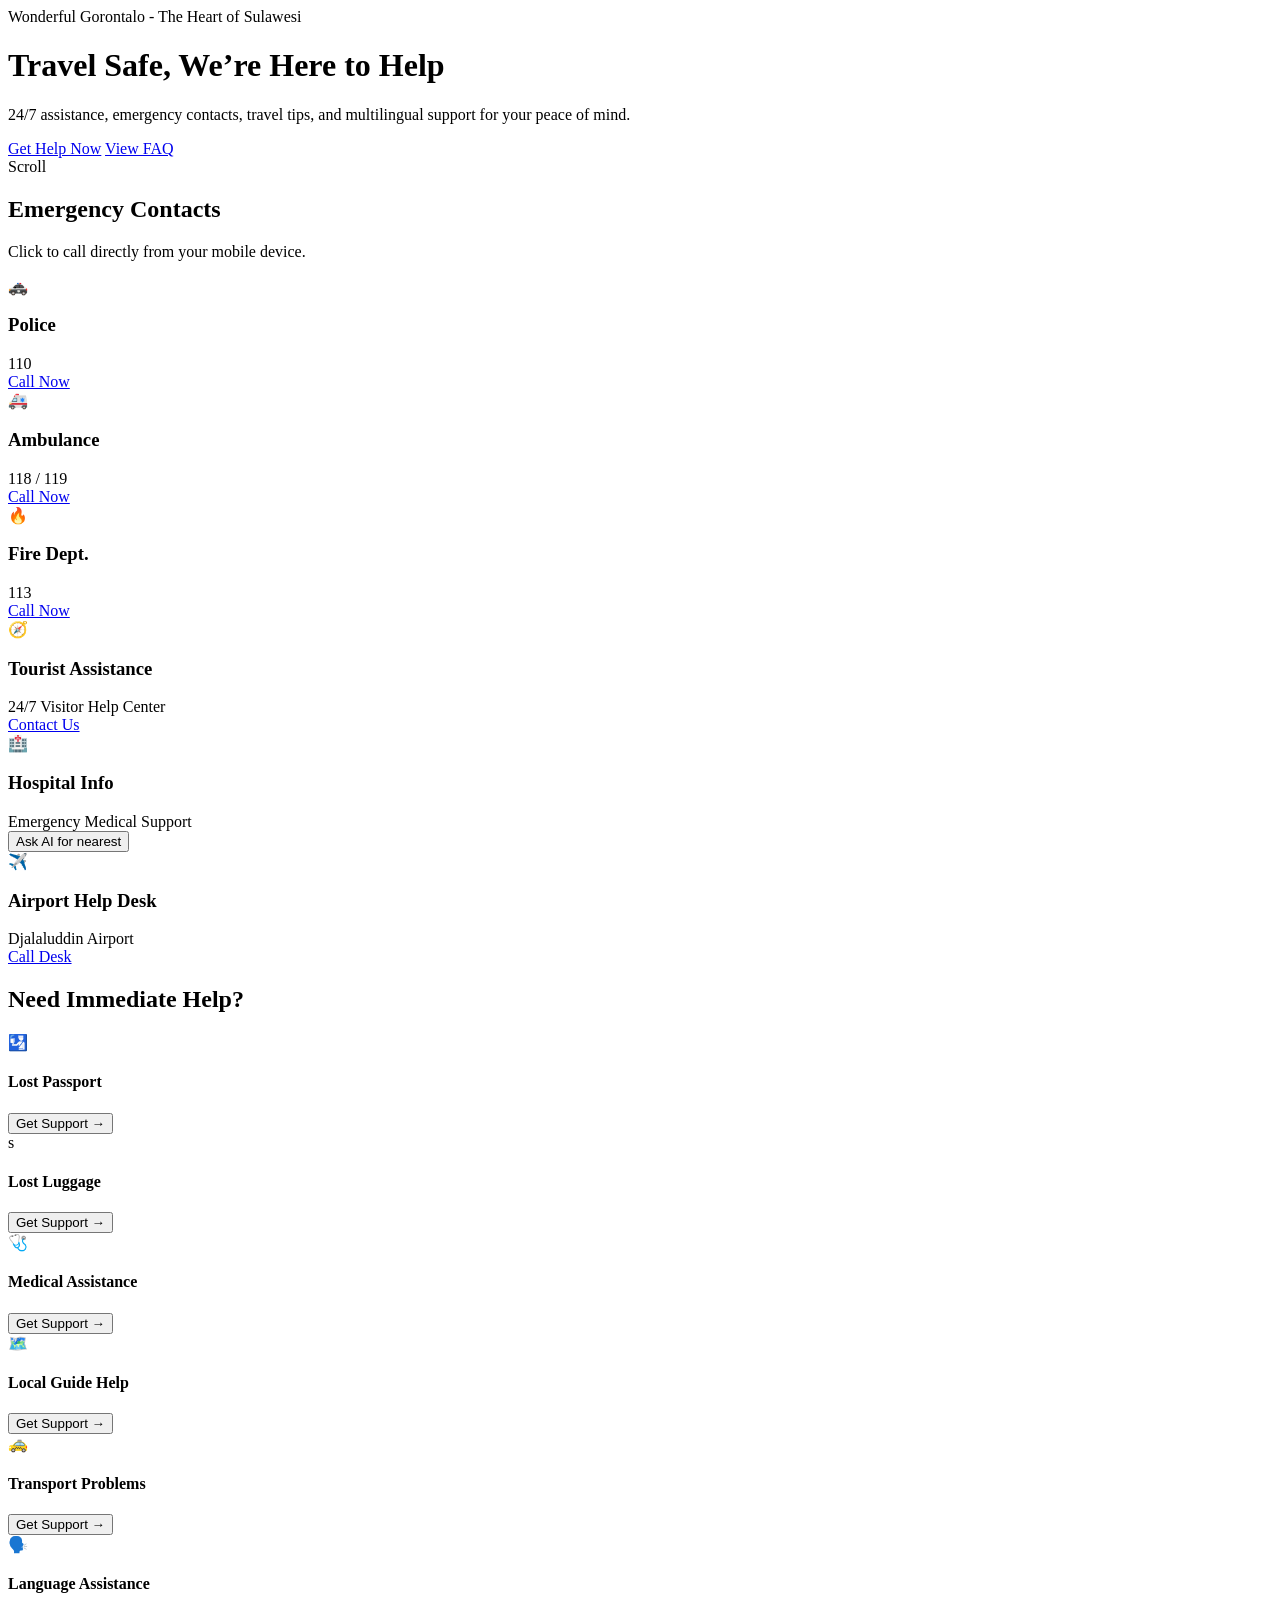
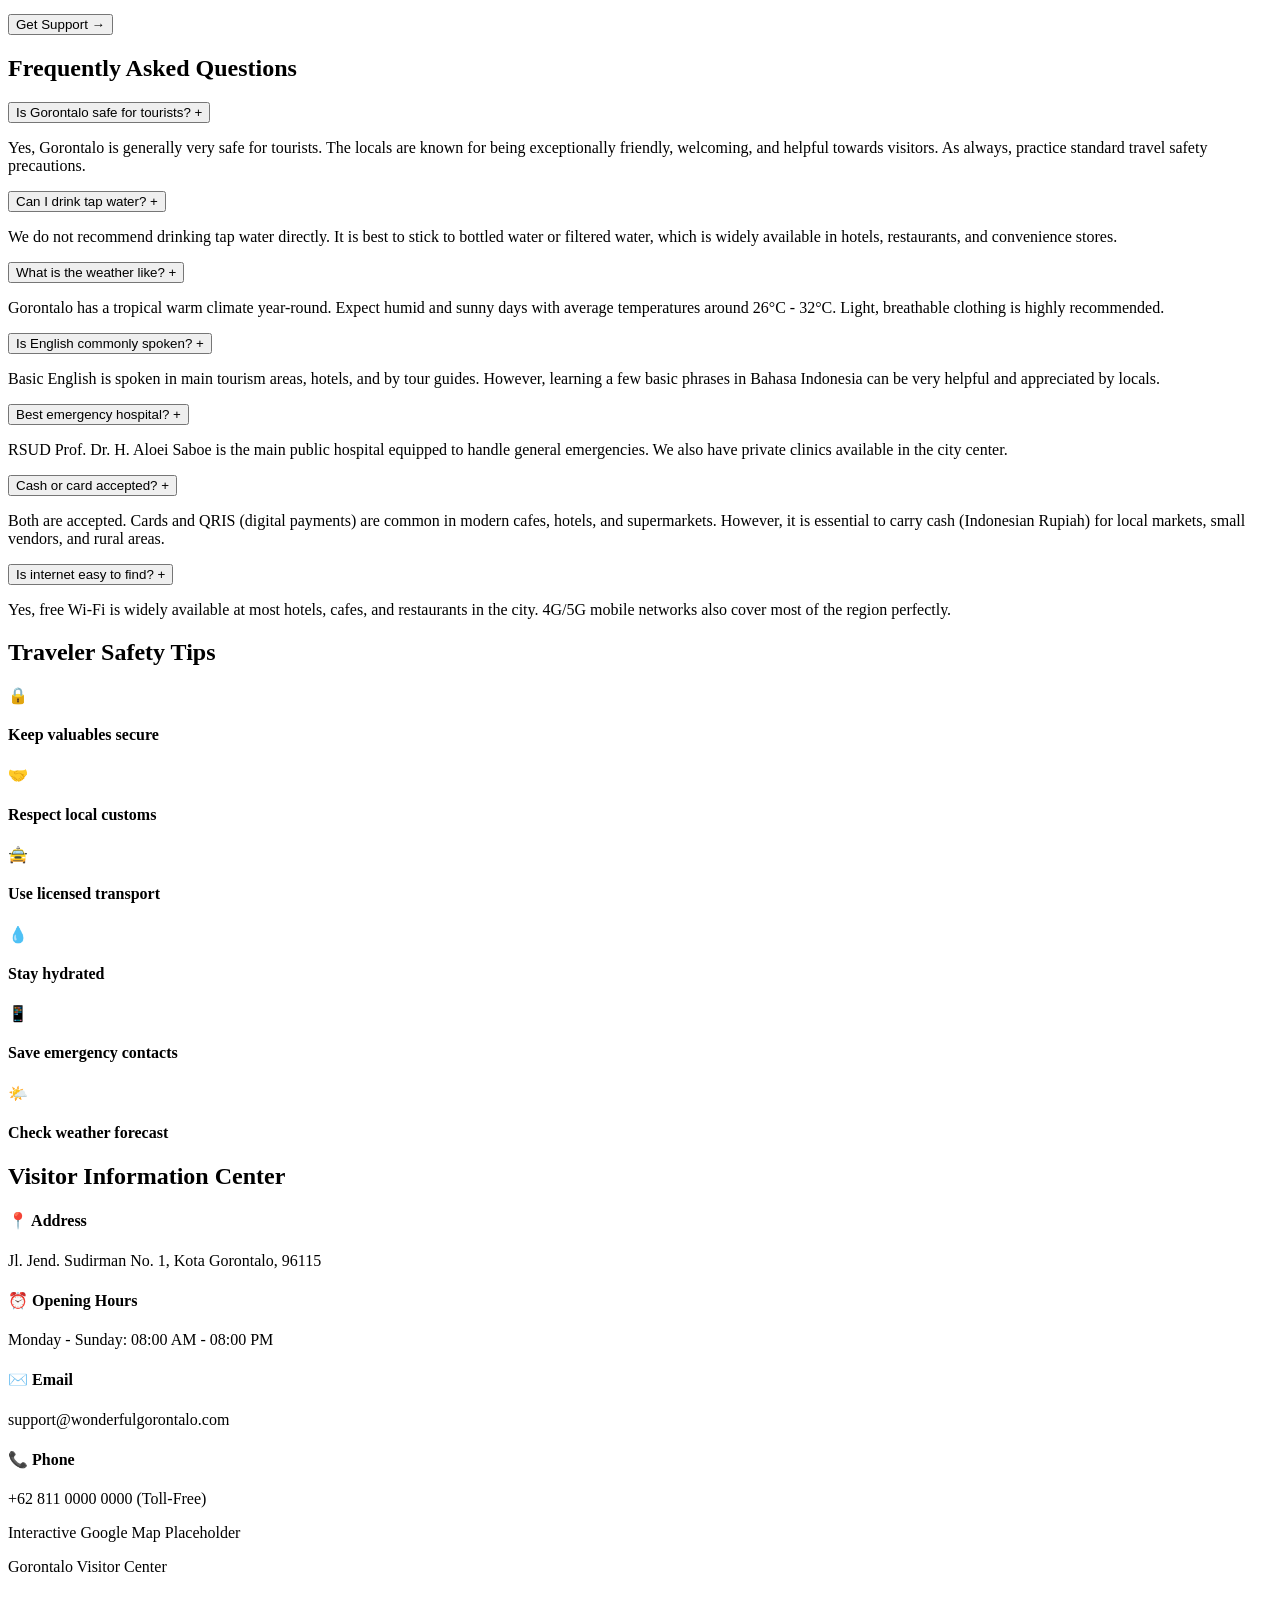
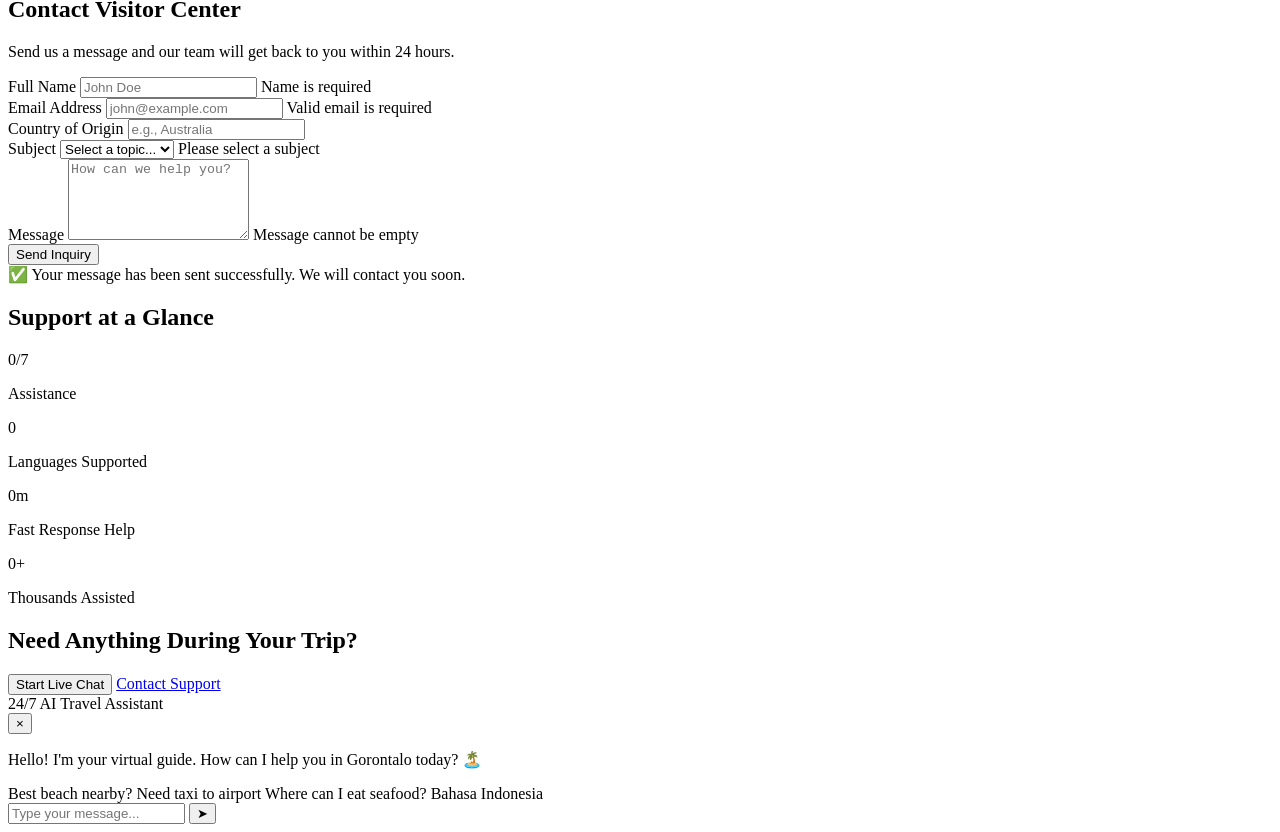
==== support.html @ c4e62f3e "Add files via upload" ====
<!DOCTYPE html>
<html lang="en">
<head>
    <meta charset="UTF-8">
    <meta name="viewport" content="width=device-width, initial-scale=1.0">
    <title>Support Center - Wonderful Gorontalo</title>
    
    <link rel="preconnect" href="https://fonts.googleapis.com">
    <link rel="preconnect" href="https://fonts.gstatic.com" crossorigin>
    <link href="https://fonts.googleapis.com/css2?family=Inter:wght@300;400;500;600&family=Poppins:wght@500;700;800&display=swap" rel="stylesheet">
    
    <link rel="stylesheet" href="css/support.css">
    <link rel="stylesheet" href="css/footer.css">
    <link rel="stylesheet" href="css/navbar.css">
</head>
<body>

<div id="navbar-container"></div>

    <header class="hero" id="hero">
        <div class="hero-overlay"></div>
        <div class="container hero-content reveal">
            <span class="tagline">Wonderful Gorontalo - The Heart of Sulawesi</span>
            <h1 class="hero-title">Travel Safe, We’re Here to Help</h1>
            <p class="hero-subtitle">24/7 assistance, emergency contacts, travel tips, and multilingual support for your peace of mind.</p>
            <div class="hero-btn-group">
                <a href="#emergency" class="btn btn-gold">Get Help Now</a>
                <a href="#faq" class="btn btn-outline">View FAQ</a>
            </div>
        </div>
        <div class="scroll-indicator">
            <div class="mouse"></div>
            <span>Scroll</span>
        </div>
    </header>

    <section class="section" id="emergency">
        <div class="container">
            <div class="section-header reveal">
                <h2>Emergency Contacts</h2>
                <p>Click to call directly from your mobile device.</p>
            </div>
            <div class="grid grid-3 emergency-grid">
                <div class="card emergency-card reveal">
                    <div class="icon-circle police">🚓</div>
                    <h3>Police</h3>
                    <div class="number">110</div>
                    <a href="tel:110" class="btn btn-call">Call Now</a>
                </div>
                <div class="card emergency-card reveal" style="transition-delay: 0.1s">
                    <div class="icon-circle ambulance">🚑</div>
                    <h3>Ambulance</h3>
                    <div class="number">118 / 119</div>
                    <a href="tel:118" class="btn btn-call">Call Now</a>
                </div>
                <div class="card emergency-card reveal" style="transition-delay: 0.2s">
                    <div class="icon-circle fire">🔥</div>
                    <h3>Fire Dept.</h3>
                    <div class="number">113</div>
                    <a href="tel:113" class="btn btn-call">Call Now</a>
                </div>
                <div class="card emergency-card reveal">
                    <div class="icon-circle guide">🧭</div>
                    <h3>Tourist Assistance</h3>
                    <div class="text">24/7 Visitor Help Center</div>
                    <a href="#contact" class="btn btn-call">Contact Us</a>
                </div>
                <div class="card emergency-card reveal" style="transition-delay: 0.1s">
                    <div class="icon-circle hospital">🏥</div>
                    <h3>Hospital Info</h3>
                    <div class="text">Emergency Medical Support</div>
                    <button class="btn btn-call open-chat-btn">Ask AI for nearest</button>
                </div>
                <div class="card emergency-card reveal" style="transition-delay: 0.2s">
                    <div class="icon-circle airport">✈️</div>
                    <h3>Airport Help Desk</h3>
                    <div class="text">Djalaluddin Airport</div>
                    <a href="tel:+621234567" class="btn btn-call">Call Desk</a>
                </div>
            </div>
        </div>
    </section>

    <section class="section bg-light" id="quick-help">
        <div class="container">
            <div class="section-header reveal">
                <h2>Need Immediate Help?</h2>
            </div>
            <div class="grid grid-3">
                <div class="card help-card reveal">
                    <div class="help-icon">🛂</div>
                    <h4>Lost Passport</h4>
                    <button class="btn-text">Get Support &rarr;</button>
                </div>
                <div class="card help-card reveal" style="transition-delay: 0.1s">
                    <div class="help-icon">s</div>
                    <h4>Lost Luggage</h4>
                    <button class="btn-text">Get Support &rarr;</button>
                </div>
                <div class="card help-card reveal" style="transition-delay: 0.2s">
                    <div class="help-icon">🩺</div>
                    <h4>Medical Assistance</h4>
                    <button class="btn-text">Get Support &rarr;</button>
                </div>
                <div class="card help-card reveal">
                    <div class="help-icon">🗺️</div>
                    <h4>Local Guide Help</h4>
                    <button class="btn-text">Get Support &rarr;</button>
                </div>
                <div class="card help-card reveal" style="transition-delay: 0.1s">
                    <div class="help-icon">🚕</div>
                    <h4>Transport Problems</h4>
                    <button class="btn-text">Get Support &rarr;</button>
                </div>
                <div class="card help-card reveal" style="transition-delay: 0.2s">
                    <div class="help-icon">🗣️</div>
                    <h4>Language Assistance</h4>
                    <button class="btn-text">Get Support &rarr;</button>
                </div>
            </div>
        </div>
    </section>

    <section class="section" id="faq">
        <div class="container">
            <div class="section-header reveal">
                <h2>Frequently Asked Questions</h2>
            </div>
            <div class="faq-container reveal">
                <div class="accordion-item">
                    <button class="accordion-header">Is Gorontalo safe for tourists? <span class="icon">+</span></button>
                    <div class="accordion-content">
                        <p>Yes, Gorontalo is generally very safe for tourists. The locals are known for being exceptionally friendly, welcoming, and helpful towards visitors. As always, practice standard travel safety precautions.</p>
                    </div>
                </div>
                <div class="accordion-item">
                    <button class="accordion-header">Can I drink tap water? <span class="icon">+</span></button>
                    <div class="accordion-content">
                        <p>We do not recommend drinking tap water directly. It is best to stick to bottled water or filtered water, which is widely available in hotels, restaurants, and convenience stores.</p>
                    </div>
                </div>
                <div class="accordion-item">
                    <button class="accordion-header">What is the weather like? <span class="icon">+</span></button>
                    <div class="accordion-content">
                        <p>Gorontalo has a tropical warm climate year-round. Expect humid and sunny days with average temperatures around 26°C - 32°C. Light, breathable clothing is highly recommended.</p>
                    </div>
                </div>
                <div class="accordion-item">
                    <button class="accordion-header">Is English commonly spoken? <span class="icon">+</span></button>
                    <div class="accordion-content">
                        <p>Basic English is spoken in main tourism areas, hotels, and by tour guides. However, learning a few basic phrases in Bahasa Indonesia can be very helpful and appreciated by locals.</p>
                    </div>
                </div>
                <div class="accordion-item">
                    <button class="accordion-header">Best emergency hospital? <span class="icon">+</span></button>
                    <div class="accordion-content">
                        <p>RSUD Prof. Dr. H. Aloei Saboe is the main public hospital equipped to handle general emergencies. We also have private clinics available in the city center.</p>
                    </div>
                </div>
                <div class="accordion-item">
                    <button class="accordion-header">Cash or card accepted? <span class="icon">+</span></button>
                    <div class="accordion-content">
                        <p>Both are accepted. Cards and QRIS (digital payments) are common in modern cafes, hotels, and supermarkets. However, it is essential to carry cash (Indonesian Rupiah) for local markets, small vendors, and rural areas.</p>
                    </div>
                </div>
                <div class="accordion-item">
                    <button class="accordion-header">Is internet easy to find? <span class="icon">+</span></button>
                    <div class="accordion-content">
                        <p>Yes, free Wi-Fi is widely available at most hotels, cafes, and restaurants in the city. 4G/5G mobile networks also cover most of the region perfectly.</p>
                    </div>
                </div>
            </div>
        </div>
    </section>

    <section class="section bg-light" id="tips">
        <div class="container">
            <div class="section-header reveal">
                <h2>Traveler Safety Tips</h2>
            </div>
            <div class="grid grid-3">
                <div class="tip-card reveal">
                    <div class="tip-icon">🔒</div>
                    <h4>Keep valuables secure</h4>
                </div>
                <div class="tip-card reveal" style="transition-delay: 0.1s">
                    <div class="tip-icon">🤝</div>
                    <h4>Respect local customs</h4>
                </div>
                <div class="tip-card reveal" style="transition-delay: 0.2s">
                    <div class="tip-icon">🚖</div>
                    <h4>Use licensed transport</h4>
                </div>
                <div class="tip-card reveal">
                    <div class="tip-icon">💧</div>
                    <h4>Stay hydrated</h4>
                </div>
                <div class="tip-card reveal" style="transition-delay: 0.1s">
                    <div class="tip-icon">📱</div>
                    <h4>Save emergency contacts</h4>
                </div>
                <div class="tip-card reveal" style="transition-delay: 0.2s">
                    <div class="tip-icon">🌤️</div>
                    <h4>Check weather forecast</h4>
                </div>
            </div>
        </div>
    </section>

    <section class="section" id="location">
        <div class="container">
            <div class="section-header reveal">
                <h2>Visitor Information Center</h2>
            </div>
            <div class="grid grid-2 align-center">
                <div class="contact-info reveal">
                    <div class="info-card">
                        <h4>📍 Address</h4>
                        <p>Jl. Jend. Sudirman No. 1, Kota Gorontalo, 96115</p>
                    </div>
                    <div class="info-card">
                        <h4>⏰ Opening Hours</h4>
                        <p>Monday - Sunday: 08:00 AM - 08:00 PM</p>
                    </div>
                    <div class="info-card">
                        <h4>✉️ Email</h4>
                        <p>support@wonderfulgorontalo.com</p>
                    </div>
                    <div class="info-card">
                        <h4>📞 Phone</h4>
                        <p>+62 811 0000 0000 (Toll-Free)</p>
                    </div>
                </div>
                <div class="map-placeholder reveal">
                    <p>Interactive Google Map Placeholder</p>
                    <span>Gorontalo Visitor Center</span>
                </div>
            </div>
        </div>
    </section>

    <section class="section" id="contact">
        <div class="container">
            <div class="form-wrapper reveal">
                <div class="section-header text-left">
                    <h2>Contact Visitor Center</h2>
                    <p>Send us a message and our team will get back to you within 24 hours.</p>
                </div>
                <form id="support-form" class="support-form">
                    <div class="input-group">
                        <label for="name">Full Name</label>
                        <input type="text" id="name" placeholder="John Doe">
                        <span class="error-msg">Name is required</span>
                    </div>
                    <div class="input-group">
                        <label for="email">Email Address</label>
                        <input type="email" id="email" placeholder="john@example.com">
                        <span class="error-msg">Valid email is required</span>
                    </div>
                    <div class="input-group">
                        <label for="country">Country of Origin</label>
                        <input type="text" id="country" placeholder="e.g., Australia">
                    </div>
                    <div class="input-group">
                        <label for="subject">Subject</label>
                        <select id="subject">
                            <option value="">Select a topic...</option>
                            <option value="General Inquiry">General Inquiry</option>
                            <option value="Emergency">Emergency</option>
                            <option value="Feedback">Feedback</option>
                        </select>
                        <span class="error-msg">Please select a subject</span>
                    </div>
                    <div class="input-group full-width">
                        <label for="message">Message</label>
                        <textarea id="message" rows="5" placeholder="How can we help you?"></textarea>
                        <span class="error-msg">Message cannot be empty</span>
                    </div>
                    <div class="input-group full-width">
                        <button type="submit" class="btn btn-gold btn-block">Send Inquiry</button>
                    </div>
                    <div class="form-success" id="form-success">
                        ✅ Your message has been sent successfully. We will contact you soon.
                    </div>
                </form>
            </div>
        </div>
    </section>

    <section class="section stats-section" id="stats">
        <div class="container">
            <div class="section-header text-white reveal">
                <h2>Support at a Glance</h2>
            </div>
            <div class="grid grid-4 stats-grid">
                <div class="stat-card reveal">
                    <div class="stat-number"><span class="counter" data-target="24">0</span>/7</div>
                    <p>Assistance</p>
                </div>
                <div class="stat-card reveal" style="transition-delay: 0.1s">
                    <div class="stat-number"><span class="counter" data-target="4">0</span></div>
                    <p>Languages Supported</p>
                </div>
                <div class="stat-card reveal" style="transition-delay: 0.2s">
                    <div class="stat-number"><span class="counter" data-target="15">0</span>m</div>
                    <p>Fast Response Help</p>
                </div>
                <div class="stat-card reveal" style="transition-delay: 0.3s">
                    <div class="stat-number"><span class="counter" data-target="5000">0</span>+</div>
                    <p>Thousands Assisted</p>
                </div>
            </div>
        </div>
    </section>

    <section class="cta-section">
        <div class="container reveal">
            <h2>Need Anything During Your Trip?</h2>
            <div class="hero-btn-group justify-center">
                <button class="btn btn-purple open-chat-btn">Start Live Chat</button>
                <a href="#contact" class="btn btn-outline-dark">Contact Support</a>
            </div>
        </div>
    </section>

    <div class="chatbot-widget" id="chatbot">
        <div class="chat-header">
            <div class="chat-title">
                <span class="status-dot"></span> 24/7 AI Travel Assistant
            </div>
            <button class="close-chat" id="close-chat">&times;</button>
        </div>
        <div class="chat-body" id="chat-body">
            <div class="chat-msg bot">
                <p>Hello! I'm your virtual guide. How can I help you in Gorontalo today? 🏝️</p>
                <div class="suggested-chips">
                    <span class="chip">Best beach nearby?</span>
                    <span class="chip">Need taxi to airport</span>
                    <span class="chip">Where can I eat seafood?</span>
                    <span class="chip">Bahasa Indonesia</span>
                </div>
            </div>
        </div>
        <div class="chat-footer">
            <input type="text" id="chat-input" placeholder="Type your message...">
            <button id="send-btn">➤</button>
        </div>
    </div>
    <div id="footer-container"></div>
    <script src="js/support.js"></script>
    <script src="js/footer.js"></script>
    <script src="js/navbar.js"></script>
</body>
</html>
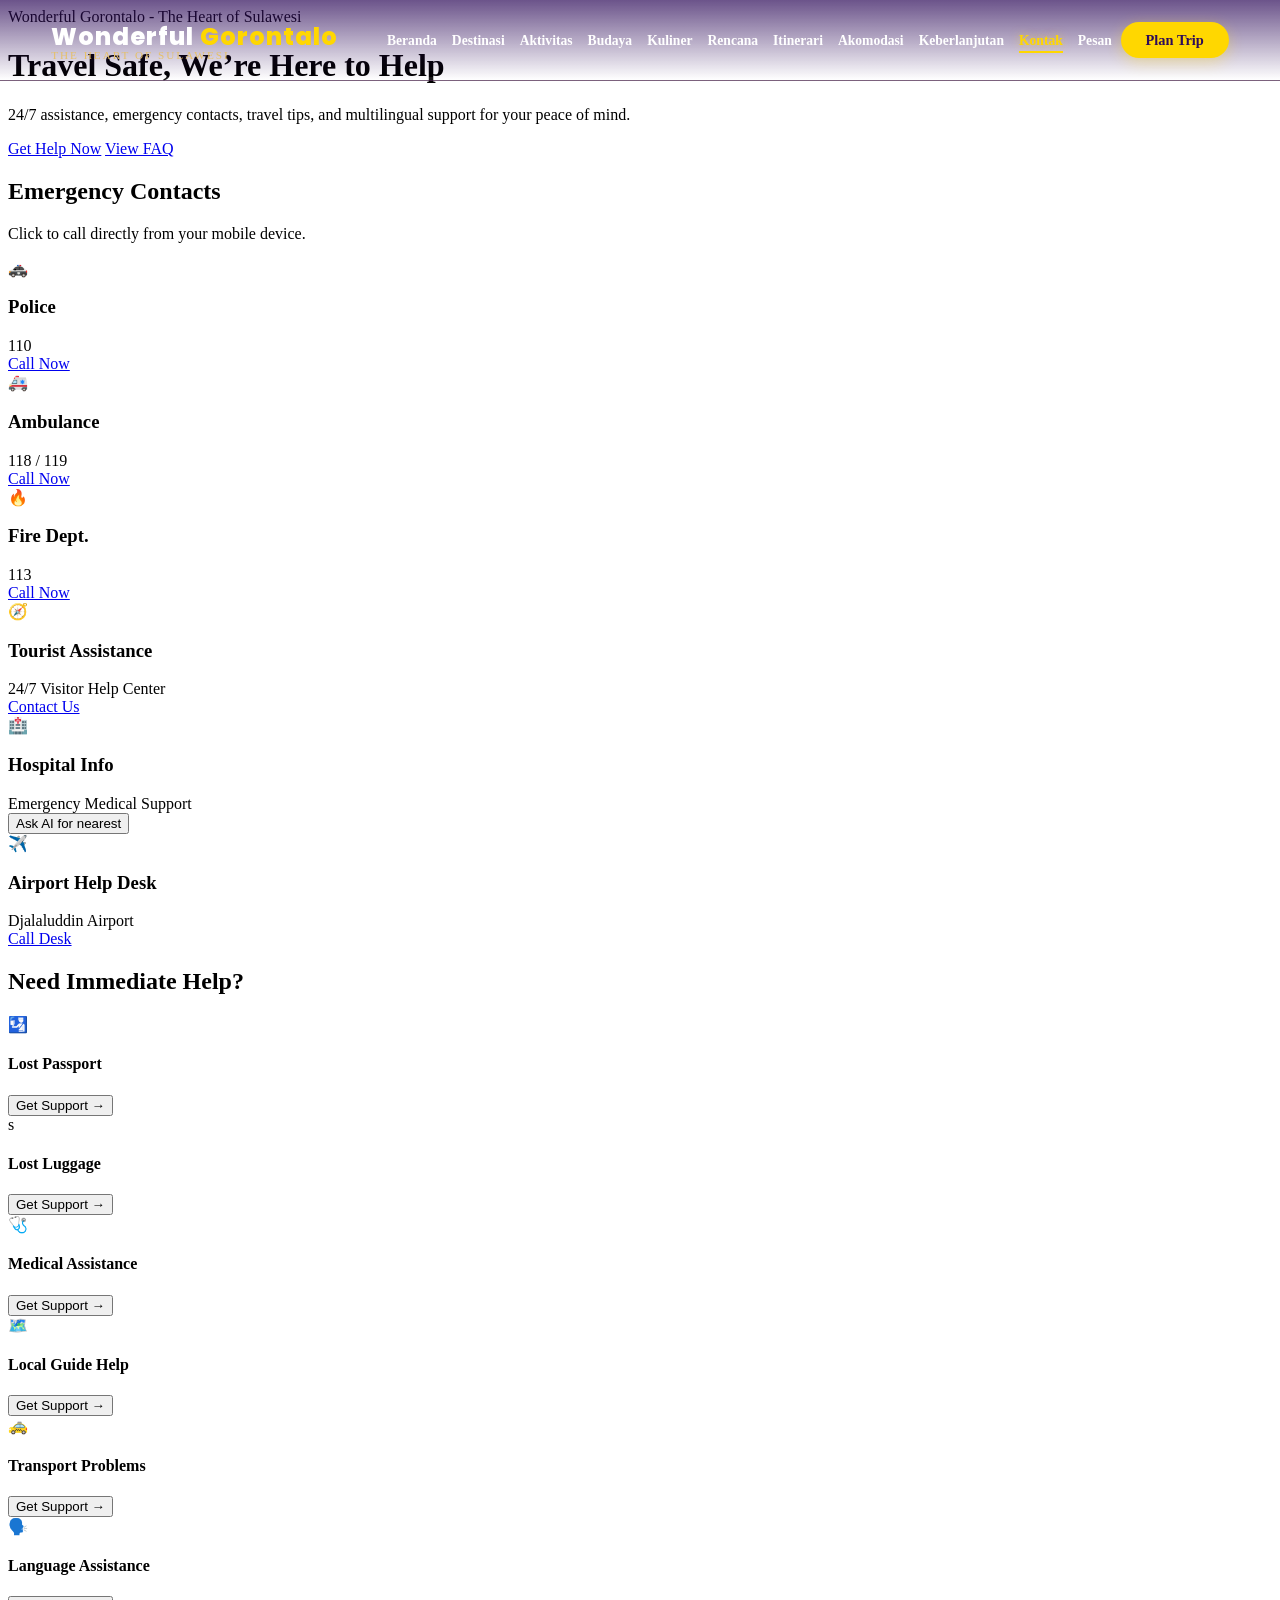
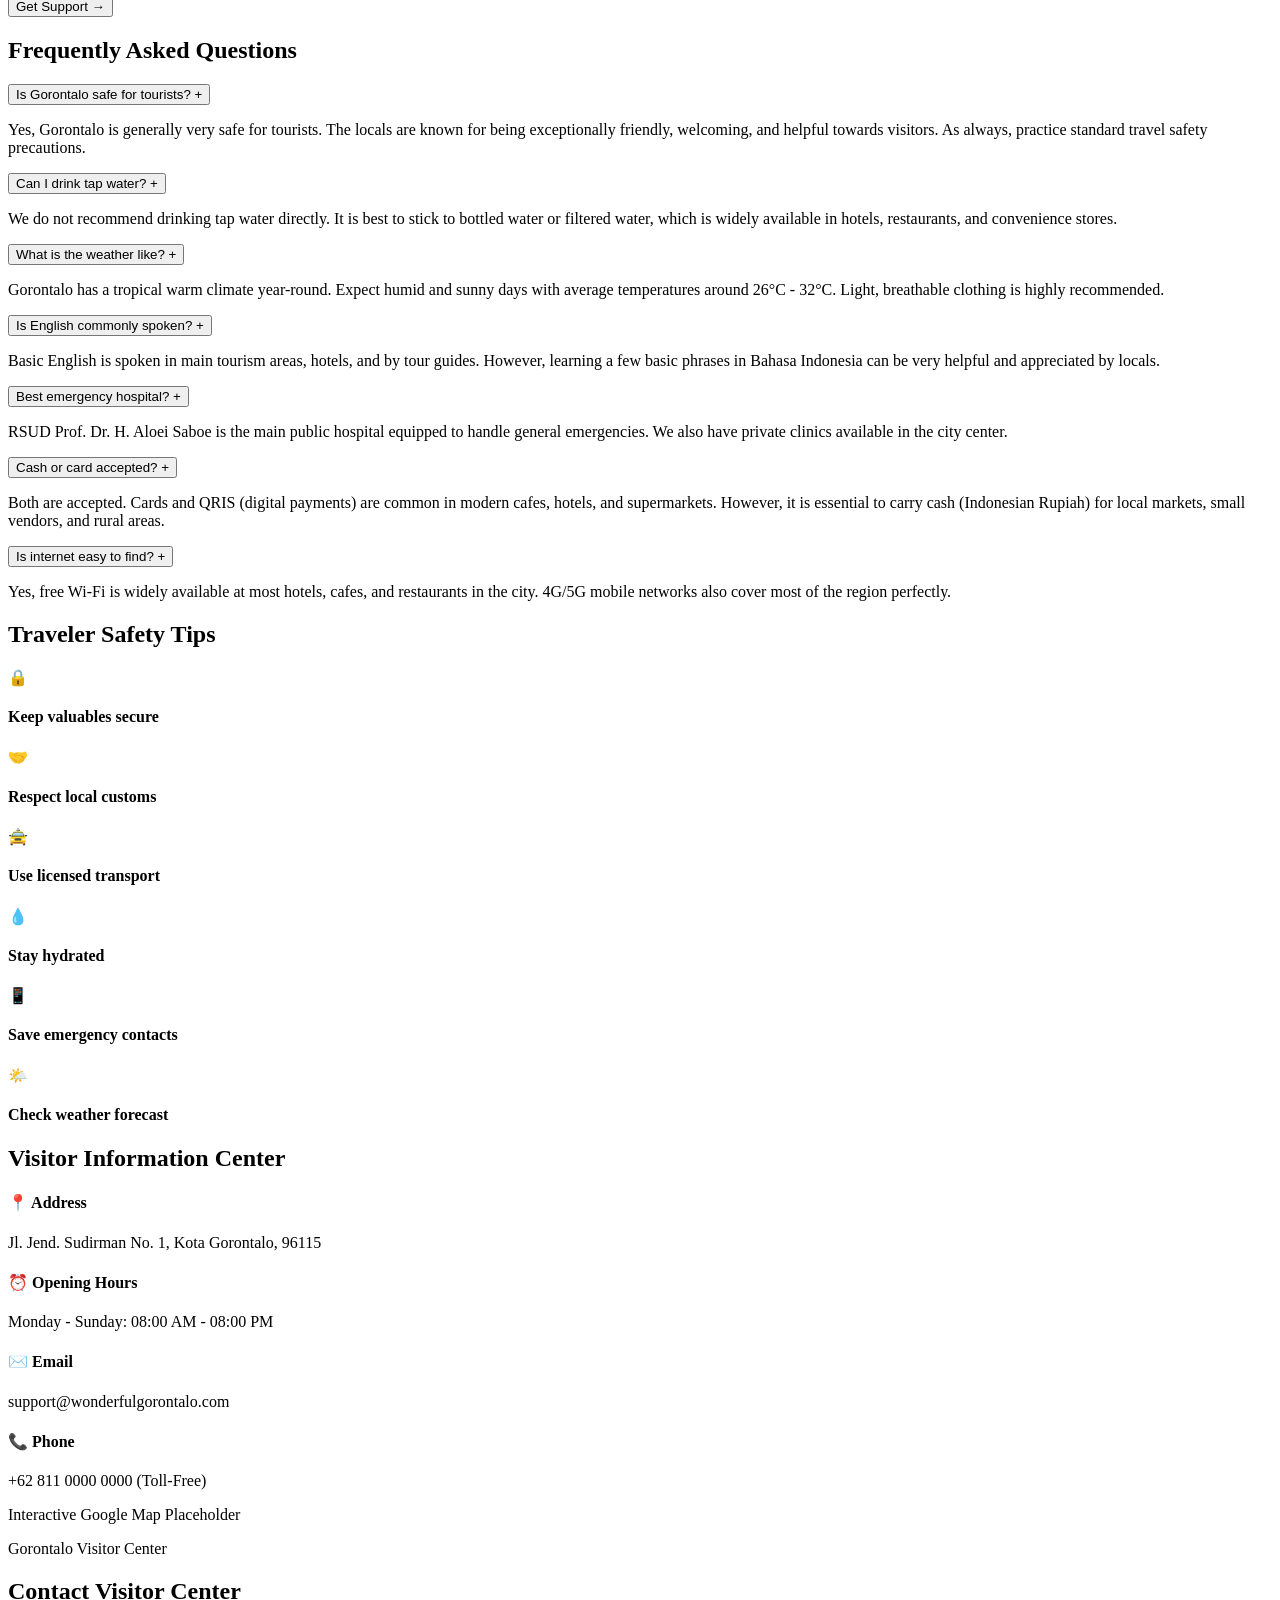
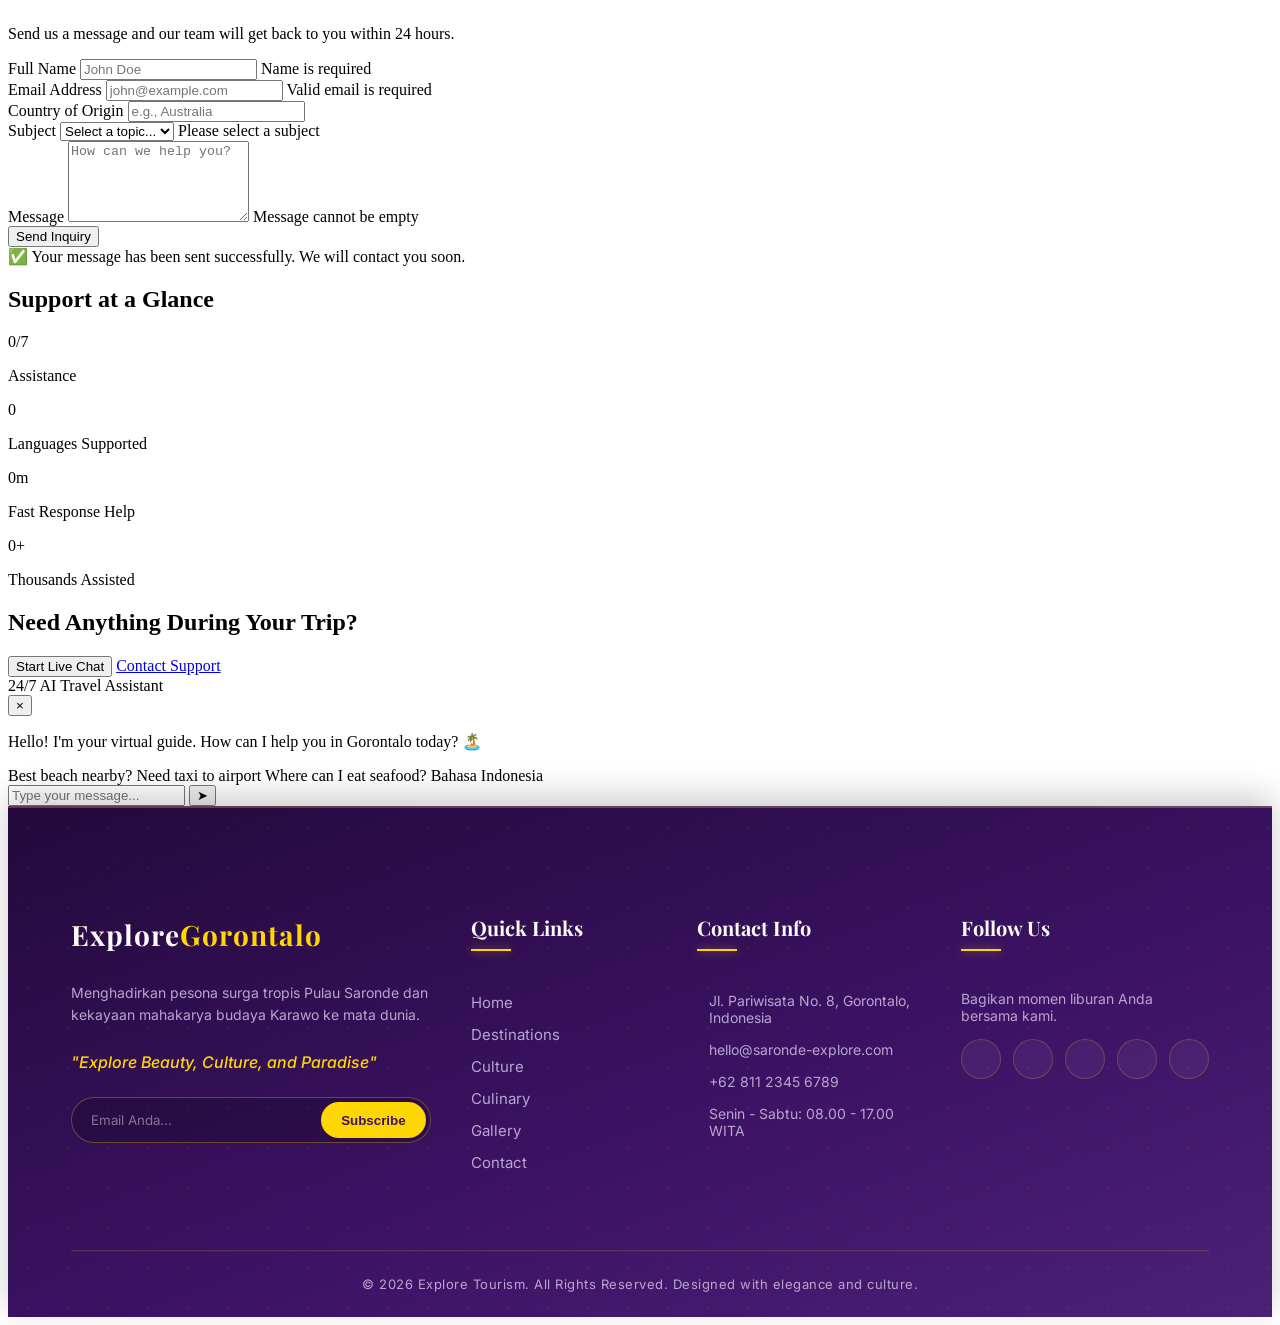
==== commit 2469e54a: "Add files via upload" ====
--- a/support.html
+++ b/support.html
@@ -28,10 +28,6 @@
                 <a href="#faq" class="btn btn-outline">View FAQ</a>
             </div>
         </div>
-        <div class="scroll-indicator">
-            <div class="mouse"></div>
-            <span>Scroll</span>
-        </div>
     </header>
 
     <section class="section" id="emergency">
--- a/css/footer.css
+++ b/css/footer.css
@@ -0,0 +1,297 @@
+/* css/footer.css */
+@import url('https://fonts.googleapis.com/css2?family=Playfair+Display:wght@600;700&family=Inter:wght@300;400;500&display=swap');
+
+:root {
+  --ft-purple: #3D1366;
+  --ft-dark-purple: #23093b;
+  --ft-gold: #FFD700;
+  --ft-ocean: #0077BE;
+  --ft-leaf: #2E8B57;
+  --ft-cream: #FDFBF7;
+  --ft-text-main: #E2D9EE;
+  --ft-text-muted: #B8A5D1;
+}
+
+.premium-footer {
+  position: relative;
+  /* Gradient Ungu Gelap ke Krem Lembut */
+  background: linear-gradient(160deg, var(--ft-dark-purple) 0%, var(--ft-purple) 60%, #4a2175 100%);
+  color: var(--ft-text-main);
+  font-family: 'Inter', sans-serif;
+  padding: 80px 5% 0;
+  overflow: hidden;
+  border-top: 2px solid rgba(255, 215, 0, 0.2);
+  box-shadow: 0 -10px 30px rgba(0,0,0,0.2);
+}
+
+/* Ornamen Motif Tradisional (Karawo style) */
+.footer-motif {
+  position: absolute;
+  top: 0; left: 0; right: 0; bottom: 0;
+  background-image: radial-gradient(rgba(255, 215, 0, 0.05) 2px, transparent 2px), radial-gradient(rgba(255, 215, 0, 0.03) 1px, transparent 1px);
+  background-size: 40px 40px, 20px 20px;
+  background-position: 0 0, 20px 20px;
+  opacity: 0.6;
+  pointer-events: none;
+  z-index: 1;
+}
+
+.footer-container {
+  display: grid;
+  grid-template-columns: 1.5fr 1fr 1.2fr 1fr;
+  gap: 40px;
+  max-width: 1200px;
+  margin: 0 auto;
+  position: relative;
+  z-index: 2;
+  padding-bottom: 50px;
+}
+
+.footer-col {
+  display: flex;
+  flex-direction: column;
+}
+
+/* Tipografi */
+.footer-logo {
+  font-family: 'Playfair Display', serif;
+  font-size: 28px;
+  color: var(--ft-cream);
+  margin-bottom: 15px;
+  letter-spacing: 1px;
+}
+
+.footer-logo span {
+  color: var(--ft-gold);
+}
+
+.footer-desc {
+  font-size: 14px;
+  line-height: 1.6;
+  color: var(--ft-text-muted);
+  margin-bottom: 10px;
+}
+
+.footer-tagline {
+  font-style: italic;
+  color: var(--ft-gold);
+  font-weight: 500;
+  margin-bottom: 25px;
+}
+
+.footer-heading {
+  font-family: 'Playfair Display', serif;
+  color: var(--ft-cream);
+  font-size: 20px;
+  margin-bottom: 25px;
+  position: relative;
+  padding-bottom: 10px;
+}
+
+.footer-heading::after {
+  content: '';
+  position: absolute;
+  left: 0;
+  bottom: 0;
+  width: 40px;
+  height: 2px;
+  background: var(--ft-gold);
+  box-shadow: 0 0 8px rgba(255, 215, 0, 0.5);
+}
+
+/* Links & Navigasi */
+.footer-links {
+  list-style: none;
+  padding: 0;
+}
+
+.footer-links li {
+  margin-bottom: 12px;
+}
+
+.footer-links a {
+  color: var(--ft-text-muted);
+  text-decoration: none;
+  font-size: 15px;
+  transition: all 0.3s ease;
+  display: inline-block;
+}
+
+.footer-links a:hover {
+  color: var(--ft-gold);
+  transform: translateX(5px);
+  text-shadow: 0 0 10px rgba(255, 215, 0, 0.6);
+}
+
+/* Info Kontak */
+.footer-contact {
+  list-style: none;
+  padding: 0;
+}
+
+.footer-contact li {
+  display: flex;
+  align-items: flex-start;
+  margin-bottom: 15px;
+  font-size: 14px;
+  color: var(--ft-text-muted);
+}
+
+.footer-contact i {
+  color: var(--ft-gold);
+  margin-right: 12px;
+  margin-top: 4px;
+  font-size: 16px;
+}
+
+/* Sosial Media */
+.social-desc {
+  font-size: 14px;
+  color: var(--ft-text-muted);
+  margin-bottom: 15px;
+}
+
+.footer-socials {
+  display: flex;
+  gap: 12px;
+}
+
+.footer-socials a {
+  display: flex;
+  align-items: center;
+  justify-content: center;
+  width: 38px;
+  height: 38px;
+  background: rgba(255, 255, 255, 0.05);
+  border: 1px solid rgba(255, 215, 0, 0.2);
+  border-radius: 50%;
+  color: var(--ft-cream);
+  font-size: 16px;
+  transition: all 0.3s ease;
+}
+
+.footer-socials a:hover {
+  background: var(--ft-gold);
+  color: var(--ft-purple);
+  box-shadow: 0 0 15px rgba(255, 215, 0, 0.6);
+  transform: translateY(-3px);
+}
+
+/* Newsletter */
+.footer-newsletter form {
+  display: flex;
+  background: rgba(0, 0, 0, 0.2);
+  border: 1px solid rgba(255, 215, 0, 0.3);
+  border-radius: 30px;
+  overflow: hidden;
+  padding: 4px;
+}
+
+.footer-newsletter input {
+  flex: 1;
+  background: transparent;
+  border: none;
+  padding: 10px 15px;
+  color: var(--ft-cream);
+  font-family: 'Inter', sans-serif;
+  outline: none;
+}
+
+.footer-newsletter input::placeholder {
+  color: rgba(226, 217, 238, 0.5);
+}
+
+.btn-subscribe {
+  background: var(--ft-gold);
+  color: var(--ft-purple);
+  border: none;
+  padding: 10px 20px;
+  border-radius: 25px;
+  font-weight: 600;
+  cursor: pointer;
+  transition: all 0.3s ease;
+}
+
+.btn-subscribe:hover {
+  background: #ffec8b;
+  box-shadow: 0 0 12px rgba(255, 215, 0, 0.5);
+}
+
+/* Garis Pemisah & Copyright Bawah */
+.footer-bottom {
+  position: relative;
+  z-index: 2;
+  text-align: center;
+  padding: 25px 0;
+  border-top: 1px solid rgba(255, 215, 0, 0.15);
+  box-shadow: inset 0 1px 0 rgba(255, 255, 255, 0.05);
+}
+
+.footer-bottom p {
+  color: var(--ft-text-muted);
+  font-size: 13px;
+  letter-spacing: 0.5px;
+  margin: 0;
+}
+
+/* Animasi Fade-Up */
+.fade-up {
+  opacity: 0;
+  transform: translateY(30px);
+  transition: opacity 0.8s ease, transform 0.8s ease;
+}
+
+.fade-up.visible {
+  opacity: 1;
+  transform: translateY(0);
+}
+
+.delay-1 { transition-delay: 0.1s; }
+.delay-2 { transition-delay: 0.2s; }
+.delay-3 { transition-delay: 0.3s; }
+.delay-4 { transition-delay: 0.4s; }
+
+/* Responsif Mobile & Tablet */
+@media (max-width: 992px) {
+  .footer-container {
+    grid-template-columns: 1fr 1fr;
+  }
+}
+
+@media (max-width: 768px) {
+  .premium-footer {
+    padding-top: 60px;
+  }
+  
+  .footer-container {
+    grid-template-columns: 1fr;
+    gap: 35px;
+  }
+
+  .footer-heading::after {
+    left: 0;
+    width: 60px; /* Sedikit dilebarkan di mobile agar lebih proporsional */
+  }
+
+  .footer-newsletter form {
+    flex-direction: column;
+    border-radius: 15px;
+    background: transparent;
+    border: none;
+    padding: 0;
+    gap: 10px;
+  }
+
+  .footer-newsletter input {
+    background: rgba(0, 0, 0, 0.2);
+    border: 1px solid rgba(255, 215, 0, 0.3);
+    border-radius: 8px;
+    padding: 12px 15px;
+  }
+
+  .btn-subscribe {
+    width: 100%;
+    border-radius: 8px;
+    padding: 12px;
+  }
+}
--- a/css/navbar.css
+++ b/css/navbar.css
@@ -0,0 +1,199 @@
+:root {
+    --deep-purple: #2D0B59;
+    --royal-purple: #4B0082;
+    --gold: #FFD700;
+    --soft-gold: #E6C068;
+    --sand-white: #F8F5EF;
+    --glass-bg: rgba(45, 11, 89, 0.7);
+    --transition: all 0.3s cubic-bezier(0.4, 0, 0.2, 1);
+}
+
+/* Navbar Base */
+.main-navbar {
+    position: fixed;
+    top: 0;
+    left: 0;
+    width: 100%;
+    z-index: 9999;
+    transition: var(--transition);
+    padding: 15px 0;
+    border-bottom: 1px solid rgba(255, 215, 0, 0.1);
+}
+
+/* Glassmorphism & Solid State on Scroll */
+.main-navbar.scrolled {
+    background: var(--deep-purple);
+    padding: 10px 0;
+    box-shadow: 0 10px 30px rgba(0, 0, 0, 0.3);
+    border-bottom: 2px solid var(--gold);
+}
+
+.main-navbar:not(.scrolled) {
+    background: linear-gradient(to bottom, var(--glass-bg), transparent);
+}
+
+.nav-container {
+    max-width: 1400px;
+    margin: 0 auto;
+    display: flex;
+    justify-content: space-between;
+    align-items: center;
+    padding: 0 4%;
+}
+
+/* Logo Styling */
+.nav-logo {
+    text-decoration: none;
+    display: flex;
+    flex-direction: column;
+}
+
+.logo-text {
+    font-family: 'Poppins', sans-serif;
+    font-size: 1.5rem;
+    font-weight: 800;
+    color: white;
+    letter-spacing: 1px;
+}
+
+.logo-text span {
+    color: var(--gold);
+}
+
+.logo-subtext {
+    color: var(--soft-gold);
+    font-size: 0.7rem;
+    text-transform: uppercase;
+    letter-spacing: 2px;
+    margin-top: -5px;
+}
+
+/* Menu Desktop */
+.nav-menu {
+    display: flex;
+    list-style: none;
+    gap: 15px;
+}
+
+.nav-link {
+    text-decoration: none;
+    color: white;
+    font-size: 0.85rem;
+    font-weight: 600;
+    transition: var(--transition);
+    position: relative;
+    padding: 5px 0;
+}
+
+.nav-link:hover, .nav-link.active {
+    color: var(--gold);
+    text-shadow: 0 0 10px rgba(255, 215, 0, 0.5);
+}
+
+.nav-link::after {
+    content: '';
+    position: absolute;
+    bottom: 0;
+    left: 0;
+    width: 0;
+    height: 2px;
+    background: var(--gold);
+    transition: var(--transition);
+}
+
+.nav-link:hover::after, .nav-link.active::after {
+    width: 100%;
+}
+
+/* CTA Button */
+.btn-cta {
+    background: var(--gold);
+    color: var(--deep-purple);
+    padding: 10px 25px;
+    border-radius: 50px;
+    text-decoration: none;
+    font-weight: 700;
+    font-size: 0.9rem;
+    transition: var(--transition);
+    box-shadow: 0 4px 15px rgba(255, 215, 0, 0.3);
+}
+
+.btn-cta:hover {
+    transform: scale(1.05);
+    background: white;
+    box-shadow: 0 6px 20px rgba(255, 215, 0, 0.5);
+}
+
+/* Hamburger */
+.hamburger {
+    display: none;
+    cursor: pointer;
+    background: none;
+    border: none;
+}
+
+.bar {
+    display: block;
+    width: 25px;
+    height: 3px;
+    margin: 5px auto;
+    background-color: var(--gold);
+    transition: var(--transition);
+}
+
+/* Scroll Progress Bar */
+.scroll-progress-container {
+    width: 100%;
+    height: 3px;
+    background: rgba(255,255,255,0.1);
+    position: absolute;
+    bottom: 0;
+}
+
+.scroll-progress-bar {
+    height: 100%;
+    background: var(--gold);
+    width: 0%;
+}
+
+/* Responsive Logic */
+@media (max-width: 1200px) {
+    .nav-menu { gap: 8px; }
+    .nav-link { font-size: 0.75rem; }
+}
+
+@media (max-width: 1024px) {
+    .hamburger { display: block; z-index: 10001; }
+    .desktop-cta { display: none; }
+    
+    .nav-menu {
+        position: fixed;
+        right: -100%;
+        top: 0;
+        flex-direction: column;
+        background: var(--deep-purple);
+        width: 300px;
+        height: 100vh;
+        padding: 100px 40px;
+        transition: 0.5s ease-in-out;
+        box-shadow: -10px 0 30px rgba(0,0,0,0.5);
+        
+        z-index: 10000;
+        
+    }
+
+    .nav-menu.active { right: 0; }
+    .nav-link { font-size: 1.2rem; display: block; margin-bottom: 15px; }
+
+    .hamburger.active .bar:nth-child(2) { opacity: 0; }
+    .hamburger.active .bar:nth-child(1) { transform: translateY(8px) rotate(45deg); }
+    .hamburger.active .bar:nth-child(3) { transform: translateY(-8px) rotate(-45deg); }
+
+    .nav-overlay.active {
+        position: fixed;
+        top: 0; left: 0; width: 100%; height: 100%;
+        z-index: 9998;
+    }
+    
+    .mobile-cta-li { margin-top: 20px; }
+}
